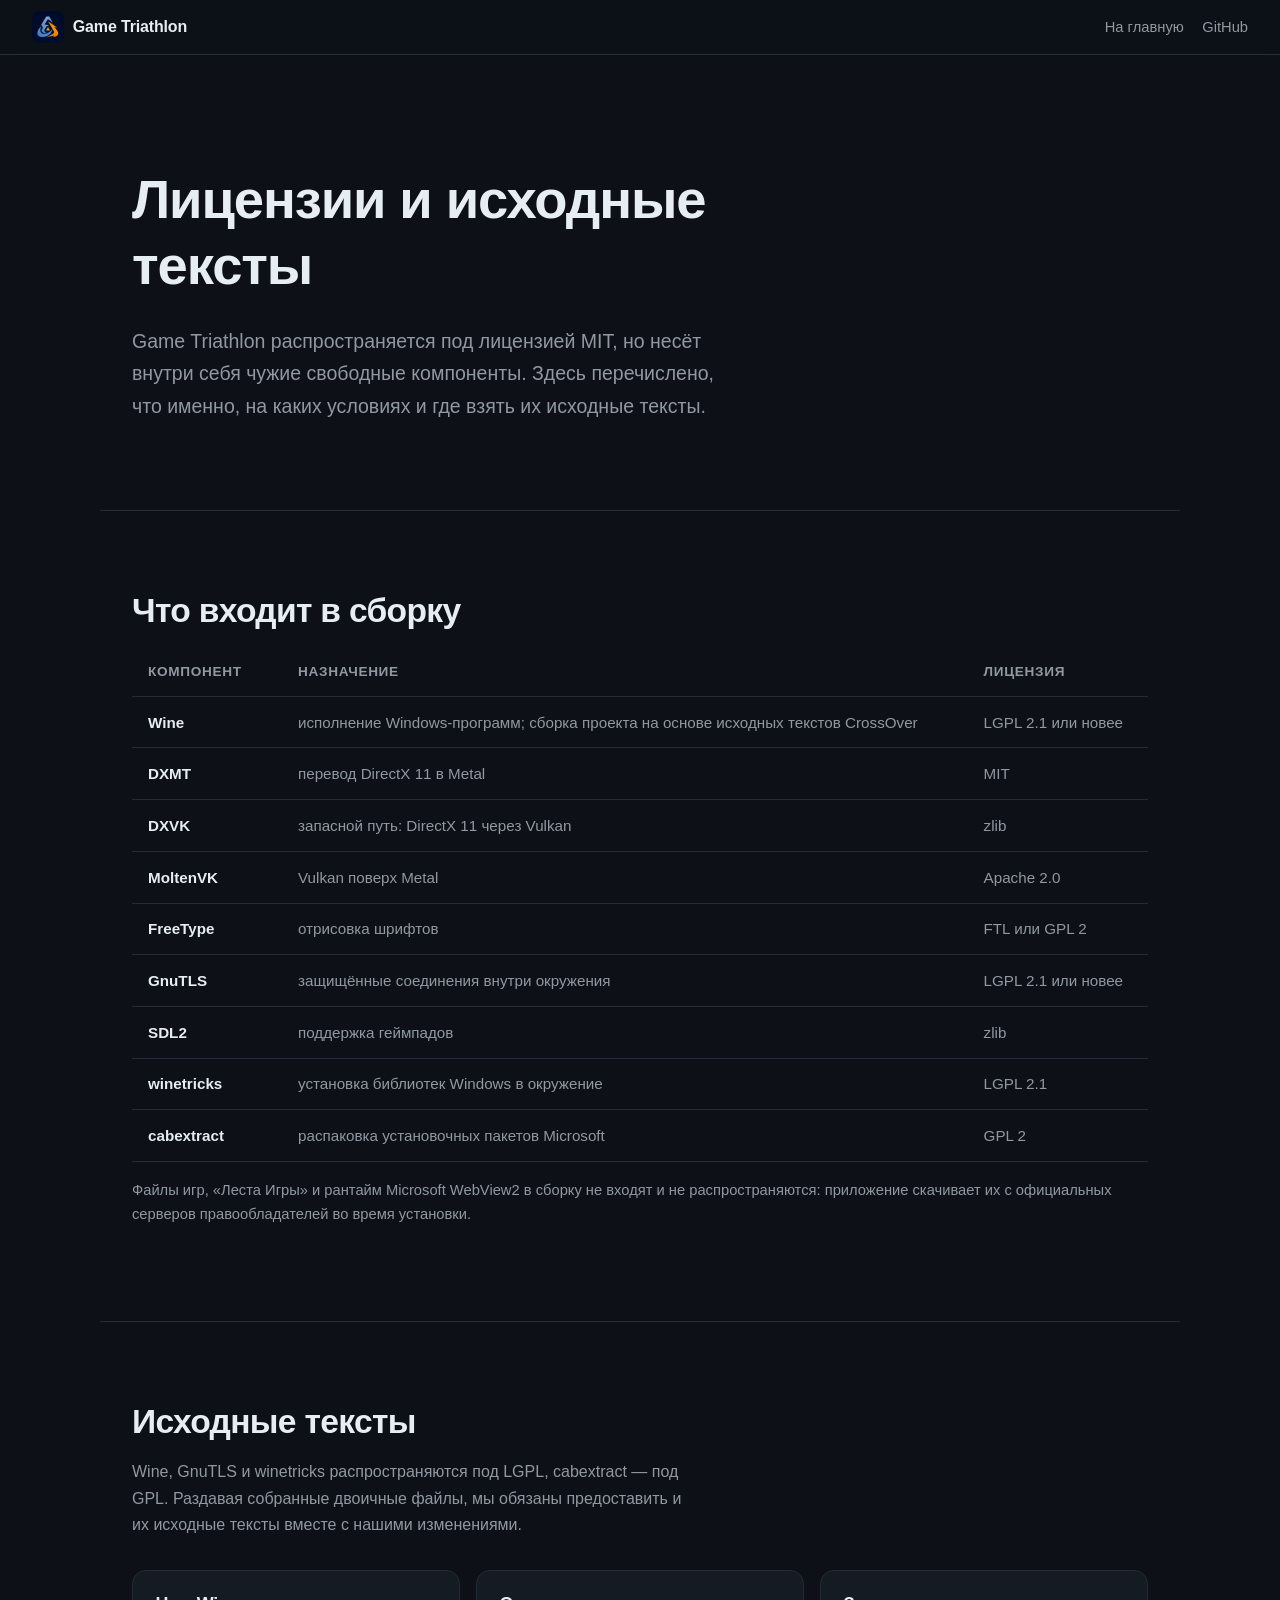
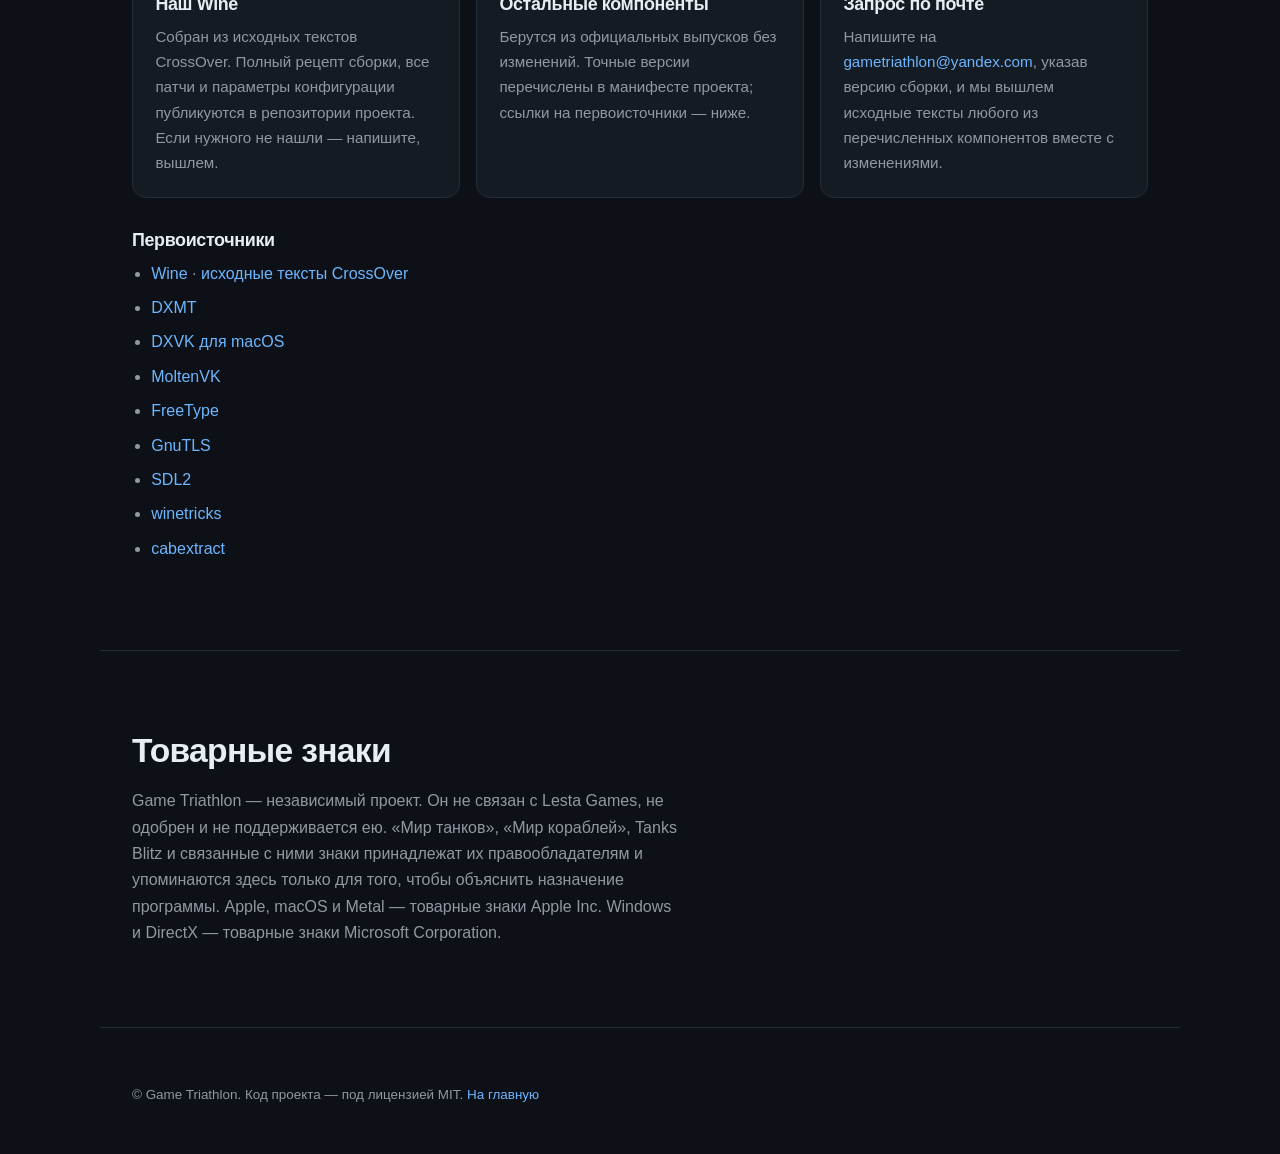
==== licenses.html @ d9e5b288 "Лендинг и страница лицензий Статическая страница без сборщика: три файла и иконка. Зависимостей нет," ====
<!doctype html>
<html lang="ru">
<head>
<meta charset="utf-8">
<meta name="viewport" content="width=device-width, initial-scale=1">
<title>Лицензии и исходные тексты — Game Triathlon</title>
<meta name="description" content="Что входит в сборку Game Triathlon, под какими лицензиями и где взять исходные тексты.">
<link rel="icon" href="assets/icon.png">
<link rel="stylesheet" href="styles.css">
</head>
<body>

<header class="top">
  <a class="brand" href="index.html">
    <img src="assets/icon.png" alt="" width="32" height="32">
    <span>Game Triathlon</span>
  </a>
  <nav>
    <a href="index.html">На главную</a>
    <a href="https://github.com/gametriathlon" rel="noopener">GitHub</a>
  </nav>
</header>

<main>

<section class="hero" style="text-align:left">
  <h1 style="margin-inline:0">Лицензии и исходные тексты</h1>
  <p class="lede" style="margin-inline:0">
    Game Triathlon распространяется под лицензией MIT, но несёт внутри себя чужие
    свободные компоненты. Здесь перечислено, что именно, на каких условиях
    и где взять их исходные тексты.
  </p>
</section>

<section class="section">
  <h2>Что входит в сборку</h2>
  <div class="table-wrap">
    <table>
      <thead>
        <tr><th>Компонент</th><th>Назначение</th><th>Лицензия</th></tr>
      </thead>
      <tbody>
        <tr>
          <th scope="row">Wine</th>
          <td>исполнение Windows-программ; сборка проекта на основе исходных текстов CrossOver</td>
          <td>LGPL 2.1 или новее</td>
        </tr>
        <tr>
          <th scope="row">DXMT</th>
          <td>перевод DirectX 11 в Metal</td>
          <td>MIT</td>
        </tr>
        <tr>
          <th scope="row">DXVK</th>
          <td>запасной путь: DirectX 11 через Vulkan</td>
          <td>zlib</td>
        </tr>
        <tr>
          <th scope="row">MoltenVK</th>
          <td>Vulkan поверх Metal</td>
          <td>Apache 2.0</td>
        </tr>
        <tr>
          <th scope="row">FreeType</th>
          <td>отрисовка шрифтов</td>
          <td>FTL или GPL 2</td>
        </tr>
        <tr>
          <th scope="row">GnuTLS</th>
          <td>защищённые соединения внутри окружения</td>
          <td>LGPL 2.1 или новее</td>
        </tr>
        <tr>
          <th scope="row">SDL2</th>
          <td>поддержка геймпадов</td>
          <td>zlib</td>
        </tr>
        <tr>
          <th scope="row">winetricks</th>
          <td>установка библиотек Windows в окружение</td>
          <td>LGPL 2.1</td>
        </tr>
        <tr>
          <th scope="row">cabextract</th>
          <td>распаковка установочных пакетов Microsoft</td>
          <td>GPL 2</td>
        </tr>
      </tbody>
    </table>
  </div>
  <p class="muted">
    Файлы игр, «Леста Игры» и рантайм Microsoft WebView2 в сборку не входят и не
    распространяются: приложение скачивает их с официальных серверов
    правообладателей во время установки.
  </p>
</section>

<section class="section">
  <h2>Исходные тексты</h2>
  <p class="section-lede">
    Wine, GnuTLS и winetricks распространяются под LGPL, cabextract — под GPL.
    Раздавая собранные двоичные файлы, мы обязаны предоставить и их исходные
    тексты вместе с нашими изменениями.
  </p>

  <div class="cards">
    <article class="card">
      <h3>Наш Wine</h3>
      <p>
        Собран из исходных текстов CrossOver. Полный рецепт сборки, все патчи и
        параметры конфигурации публикуются в репозитории проекта. Если нужного
        не нашли — напишите, вышлем.
      </p>
    </article>
    <article class="card">
      <h3>Остальные компоненты</h3>
      <p>
        Берутся из официальных выпусков без изменений. Точные версии перечислены
        в манифесте проекта; ссылки на первоисточники — ниже.
      </p>
    </article>
    <article class="card">
      <h3>Запрос по почте</h3>
      <p>
        Напишите на
        <a href="mailto:gametriathlon@yandex.com">gametriathlon@yandex.com</a>,
        указав версию сборки, и мы вышлем исходные тексты любого из перечисленных
        компонентов вместе с изменениями.
      </p>
    </article>
  </div>

  <h3 style="margin-top:2rem">Первоисточники</h3>
  <ul class="support-list" style="margin-bottom:0">
    <li><a href="https://gitlab.winehq.org/wine/wine" rel="noopener">Wine</a> · <a href="https://www.codeweavers.com/crossover/source" rel="noopener">исходные тексты CrossOver</a></li>
    <li><a href="https://github.com/3Shain/dxmt" rel="noopener">DXMT</a></li>
    <li><a href="https://github.com/Gcenx/DXVK-macOS" rel="noopener">DXVK для macOS</a></li>
    <li><a href="https://github.com/KhronosGroup/MoltenVK" rel="noopener">MoltenVK</a></li>
    <li><a href="https://freetype.org" rel="noopener">FreeType</a></li>
    <li><a href="https://www.gnutls.org" rel="noopener">GnuTLS</a></li>
    <li><a href="https://www.libsdl.org" rel="noopener">SDL2</a></li>
    <li><a href="https://github.com/Winetricks/winetricks" rel="noopener">winetricks</a></li>
    <li><a href="https://www.cabextract.org.uk" rel="noopener">cabextract</a></li>
  </ul>
</section>

<section class="section">
  <h2>Товарные знаки</h2>
  <p class="section-lede" style="margin-bottom:0">
    Game Triathlon — независимый проект. Он не связан с Lesta Games, не одобрен
    и не поддерживается ею. «Мир танков», «Мир кораблей», Tanks Blitz и связанные
    с ними знаки принадлежат их правообладателям и упоминаются здесь только для
    того, чтобы объяснить назначение программы. Apple, macOS и Metal — товарные
    знаки Apple Inc. Windows и DirectX — товарные знаки Microsoft Corporation.
  </p>
</section>

</main>

<footer class="foot">
  <p class="disclaimer" style="border:0;padding-top:0">
    © Game Triathlon. Код проекта — под лицензией MIT.
    <a href="index.html">На главную</a>
  </p>
</footer>

</body>
</html>
---- styles.css ----
/* Game Triathlon — лендинг.
   Один файл без сборщика: страница статическая, зависимостей нет.
   Тёмная тема одна и намеренно: инструмент для игр, светлый вариант
   выглядел бы канцелярски. */

:root {
  --bg:        #0d1117;
  --bg-raise:  #151b23;
  --bg-sunken: #0a0e14;
  --line:      #232c38;
  --text:      #e6edf3;
  --muted:     #9198a1;
  --accent:    #ff7a29;
  --accent-dk: #e0620f;
  --link:      #6cb6ff;
  --radius:    14px;
  --wrap:      1080px;
  --font: -apple-system, BlinkMacSystemFont, "Segoe UI", "Helvetica Neue", Arial, sans-serif;
  --mono: ui-monospace, SFMono-Regular, "SF Mono", Menlo, Consolas, monospace;
}

* { box-sizing: border-box; }

html { scroll-behavior: smooth; }
@media (prefers-reduced-motion: reduce) { html { scroll-behavior: auto; } }

body {
  margin: 0;
  background: var(--bg);
  color: var(--text);
  font: 16px/1.65 var(--font);
  -webkit-font-smoothing: antialiased;
}

h1, h2, h3, h4 { line-height: 1.2; margin: 0 0 .5em; letter-spacing: -0.02em; }
h1 { font-size: clamp(2rem, 5.2vw, 3.4rem); font-weight: 800; }
h2 { font-size: clamp(1.5rem, 3.2vw, 2.1rem); font-weight: 700; }
h3 { font-size: 1.12rem; font-weight: 650; }
p  { margin: 0 0 1em; }

a { color: var(--link); text-decoration: none; }
a:hover { text-decoration: underline; }

code {
  font: 0.9em/1.5 var(--mono);
  background: var(--bg-sunken);
  border: 1px solid var(--line);
  border-radius: 6px;
  padding: .1em .4em;
}
pre {
  background: var(--bg-sunken);
  border: 1px solid var(--line);
  border-radius: 10px;
  padding: .85rem 1rem;
  overflow-x: auto;
  margin: 0 0 1em;
}
pre code { background: none; border: 0; padding: 0; font-size: .88rem; }

.muted { color: var(--muted); font-size: .92rem; }

/* --- шапка --------------------------------------------------------- */

.top {
  position: sticky; top: 0; z-index: 10;
  display: flex; align-items: center; justify-content: space-between;
  gap: 1rem;
  padding: .7rem clamp(1rem, 4vw, 2rem);
  background: color-mix(in srgb, var(--bg) 88%, transparent);
  backdrop-filter: saturate(140%) blur(12px);
  border-bottom: 1px solid var(--line);
}
.brand {
  display: inline-flex; align-items: center; gap: .55rem;
  color: var(--text); font-weight: 700; letter-spacing: -0.01em;
}
.brand:hover { text-decoration: none; }
.brand img { border-radius: 7px; }
.top nav { display: flex; gap: 1.15rem; flex-wrap: wrap; }
.top nav a { color: var(--muted); font-size: .92rem; }
.top nav a:hover { color: var(--text); text-decoration: none; }
@media (max-width: 720px) { .top nav a:not(:last-child) { display: none; } }

/* --- общее для секций ---------------------------------------------- */

main { display: block; }

.section {
  max-width: var(--wrap);
  margin: 0 auto;
  padding: clamp(3rem, 7vw, 5rem) clamp(1rem, 4vw, 2rem);
  border-top: 1px solid var(--line);
}
.section-lede { color: var(--muted); max-width: 62ch; margin-bottom: 2rem; }

/* --- герой ---------------------------------------------------------- */

.hero {
  max-width: var(--wrap);
  margin: 0 auto;
  padding: clamp(3.5rem, 10vw, 7rem) clamp(1rem, 4vw, 2rem) clamp(2rem, 5vw, 3.5rem);
  text-align: center;
}
.hero h1 { max-width: 20ch; margin-inline: auto; }
.badge {
  display: inline-block;
  font-size: .78rem; letter-spacing: .08em; text-transform: uppercase;
  color: var(--accent);
  border: 1px solid color-mix(in srgb, var(--accent) 40%, transparent);
  background: color-mix(in srgb, var(--accent) 10%, transparent);
  border-radius: 999px;
  padding: .3rem .8rem;
  margin-bottom: 1.4rem;
}
.lede {
  font-size: clamp(1.02rem, 1.9vw, 1.22rem);
  color: var(--muted);
  max-width: 56ch;
  margin: 1.1rem auto 2rem;
}
.cta { display: flex; gap: .75rem; flex-wrap: wrap; justify-content: center; }
.section .cta { justify-content: flex-start; }
.cta-note { color: var(--muted); font-size: .88rem; margin-top: 1.3rem; }

.btn {
  display: inline-block;
  padding: .72rem 1.5rem;
  border-radius: 10px;
  font-weight: 600;
  border: 1px solid transparent;
  transition: background-color .15s ease, border-color .15s ease;
}
.btn:hover { text-decoration: none; }
.btn-primary { background: var(--accent); color: #1a0d02; }
.btn-primary:hover { background: var(--accent-dk); }
.btn-ghost { border-color: var(--line); color: var(--text); background: var(--bg-raise); }
.btn-ghost:hover { border-color: var(--muted); }

/* --- полоса «честно о стадии» --------------------------------------- */

.notice {
  max-width: var(--wrap);
  margin: 0 auto;
  padding: 1rem clamp(1rem, 4vw, 2rem);
}
.notice {
  font-size: .95rem;
  color: var(--muted);
}
.notice strong { color: var(--text); }

/* --- карточки «как это работает» ------------------------------------ */

.cards {
  display: grid;
  grid-template-columns: repeat(auto-fit, minmax(260px, 1fr));
  gap: 1rem;
}
.card {
  background: var(--bg-raise);
  border: 1px solid var(--line);
  border-radius: var(--radius);
  padding: 1.4rem;
}
.card p { margin: 0; color: var(--muted); font-size: .95rem; }
.card-num {
  width: 30px; height: 30px;
  display: grid; place-items: center;
  border-radius: 8px;
  background: color-mix(in srgb, var(--accent) 16%, transparent);
  color: var(--accent);
  font-weight: 700; font-size: .9rem;
  margin-bottom: .9rem;
}

details {
  border: 1px solid var(--line);
  border-radius: 10px;
  background: var(--bg-raise);
  padding: .9rem 1.1rem;
  margin-bottom: .6rem;
}
details[open] { background: var(--bg-sunken); }
summary { cursor: pointer; font-weight: 600; }
summary::-webkit-details-marker { color: var(--accent); }
details p { margin: .8rem 0 0; color: var(--muted); font-size: .95rem; }
details p:last-child { margin-bottom: 0; }
.deep { margin-top: 1.6rem; }

/* --- скриншоты ------------------------------------------------------ */

.shots {
  display: grid;
  grid-template-columns: repeat(auto-fit, minmax(250px, 1fr));
  gap: 1rem;
}
.shot { margin: 0; }
.shot-ph {
  aspect-ratio: 16 / 10;
  display: grid; place-items: center;
  border: 1px dashed var(--line);
  border-radius: var(--radius);
  background:
    repeating-linear-gradient(45deg,
      var(--bg-raise) 0 12px,
      var(--bg-sunken) 12px 24px);
  color: var(--muted);
  font-size: .9rem;
}
.shot figcaption { color: var(--muted); font-size: .88rem; margin-top: .6rem; }

/* --- скачать -------------------------------------------------------- */

.dl {
  display: grid;
  grid-template-columns: 1.3fr 1fr;
  gap: 1.25rem;
  align-items: start;
}
@media (max-width: 800px) { .dl { grid-template-columns: 1fr; } }

.dl-main, .dl-side {
  background: var(--bg-raise);
  border: 1px solid var(--line);
  border-radius: var(--radius);
  padding: 1.5rem;
}
.dl-main p, .dl-side p { color: var(--muted); font-size: .95rem; }
.dl-state {
  color: var(--text) !important;
  font-size: 1.05rem !important;
  font-weight: 650;
}
.dl-side h3 { margin-bottom: .6rem; }

.changelog-title { margin: 2.5rem 0 1rem; }
.changelog { list-style: none; margin: 0; padding: 0; }
.changelog li {
  display: grid;
  grid-template-columns: 150px 1fr;
  gap: 1rem;
  padding: 1.1rem 0;
  border-top: 1px solid var(--line);
}
@media (max-width: 640px) { .changelog li { grid-template-columns: 1fr; gap: .35rem; } }
.ver { color: var(--muted); font-family: var(--mono); font-size: .85rem; padding-top: .15rem; }
.changelog p { margin: 0 0 .5rem; }
.changelog ul { margin: 0; padding-left: 1.15rem; color: var(--muted); font-size: .94rem; }

/* --- требования ----------------------------------------------------- */

.table-wrap { overflow-x: auto; margin-bottom: 1rem; }
table { border-collapse: collapse; width: 100%; min-width: 460px; }
th, td {
  text-align: left;
  padding: .8rem 1rem;
  border-bottom: 1px solid var(--line);
  font-size: .95rem;
}
thead th { color: var(--muted); font-weight: 600; font-size: .85rem; text-transform: uppercase; letter-spacing: .05em; }
tbody th { font-weight: 600; color: var(--text); width: 150px; }
tbody td { color: var(--muted); }

/* --- поддержка ------------------------------------------------------ */

.support { border-top: 1px solid var(--line); }
.support-inner {
  background: linear-gradient(180deg,
    color-mix(in srgb, var(--accent) 8%, var(--bg-raise)),
    var(--bg-raise));
  border: 1px solid color-mix(in srgb, var(--accent) 25%, var(--line));
  border-radius: var(--radius);
  padding: clamp(1.5rem, 4vw, 2.5rem);
}
.support-inner > p { color: var(--muted); max-width: 62ch; }
.support-list { margin: 0 0 1.6rem; padding-left: 1.2rem; color: var(--muted); }
.support-list li { margin-bottom: .5rem; }
.support-list strong { color: var(--text); }

/* --- подвал --------------------------------------------------------- */

.foot {
  border-top: 1px solid var(--line);
  padding: clamp(2.5rem, 5vw, 3.5rem) clamp(1rem, 4vw, 2rem) 3rem;
  max-width: var(--wrap);
  margin: 0 auto;
}
.foot-cols {
  display: grid;
  grid-template-columns: repeat(auto-fit, minmax(180px, 1fr));
  gap: 1.5rem;
  margin-bottom: 2rem;
}
.foot h4 { color: var(--muted); font-size: .8rem; text-transform: uppercase; letter-spacing: .06em; margin-bottom: .7rem; }
.foot-cols a { display: block; margin-bottom: .35rem; font-size: .94rem; }
.disclaimer {
  color: var(--muted);
  font-size: .84rem;
  max-width: 72ch;
  margin: 0;
  padding-top: 1.5rem;
  border-top: 1px solid var(--line);
}
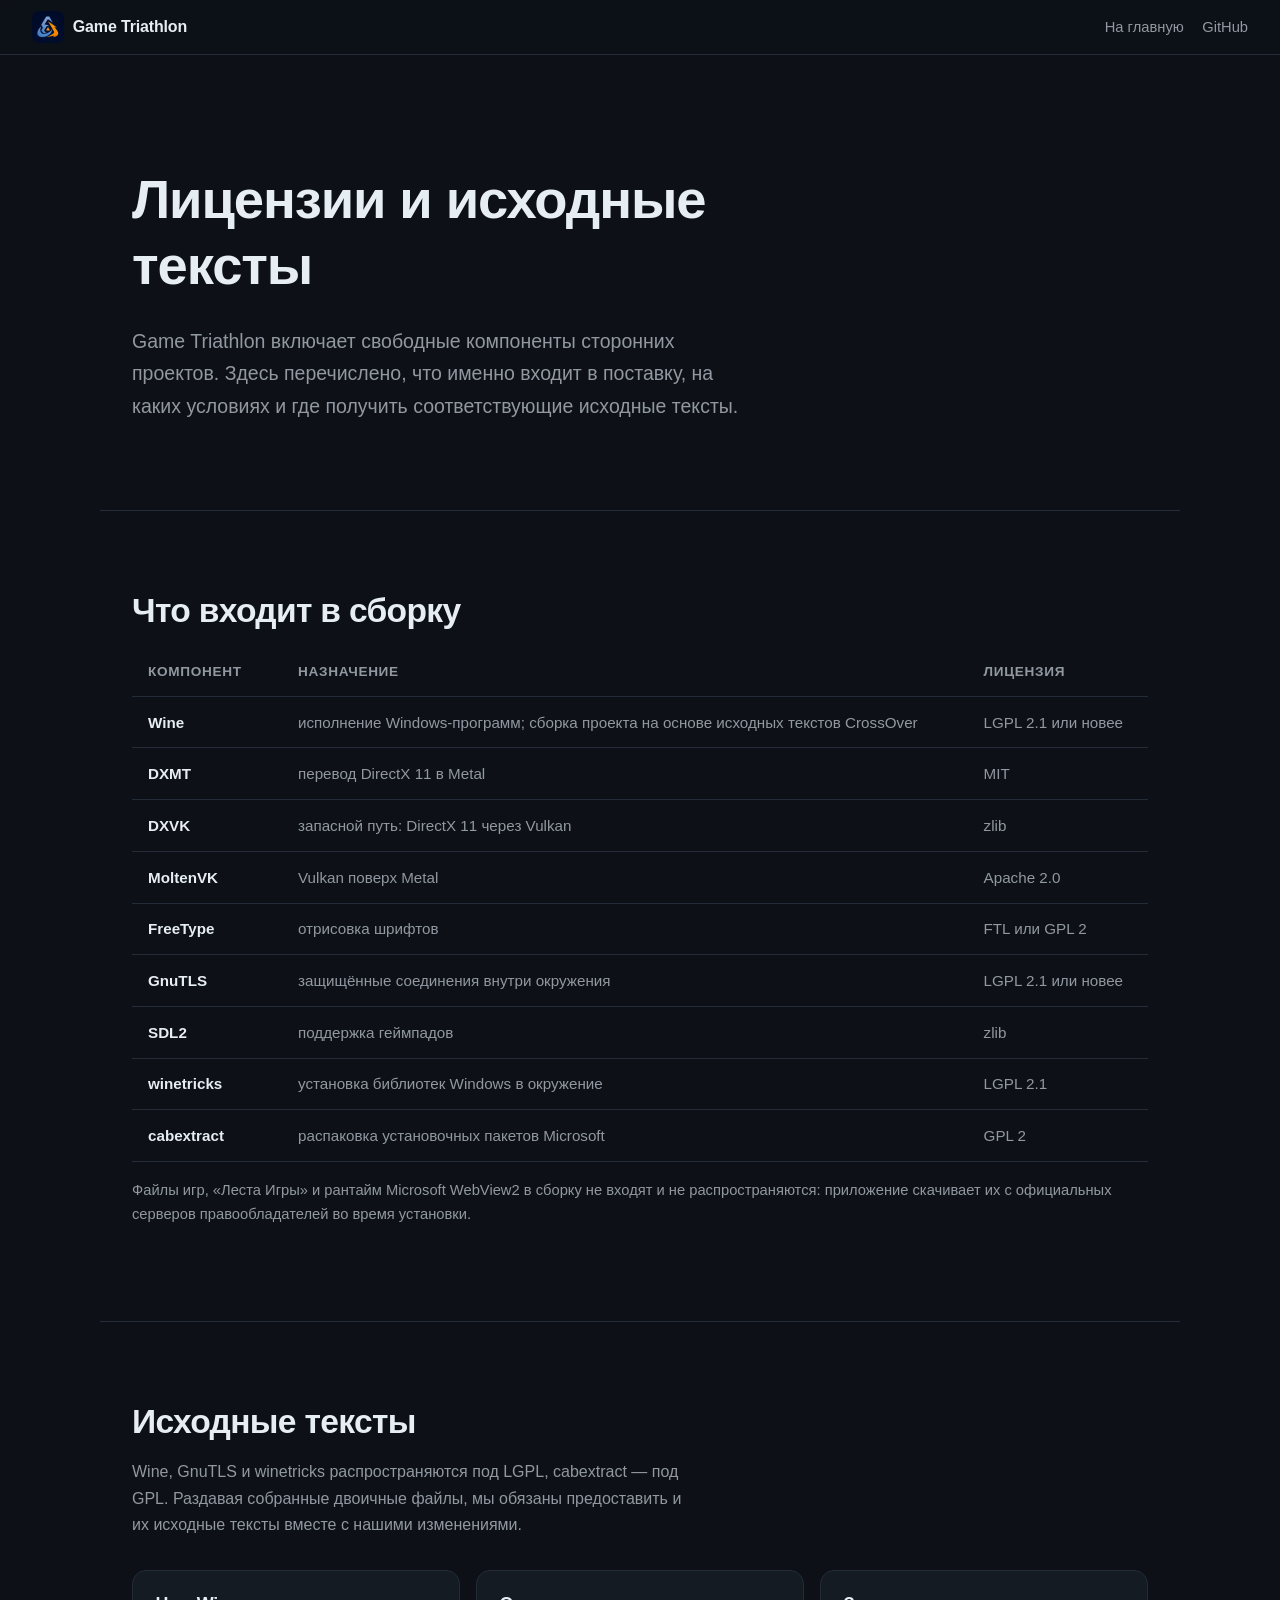
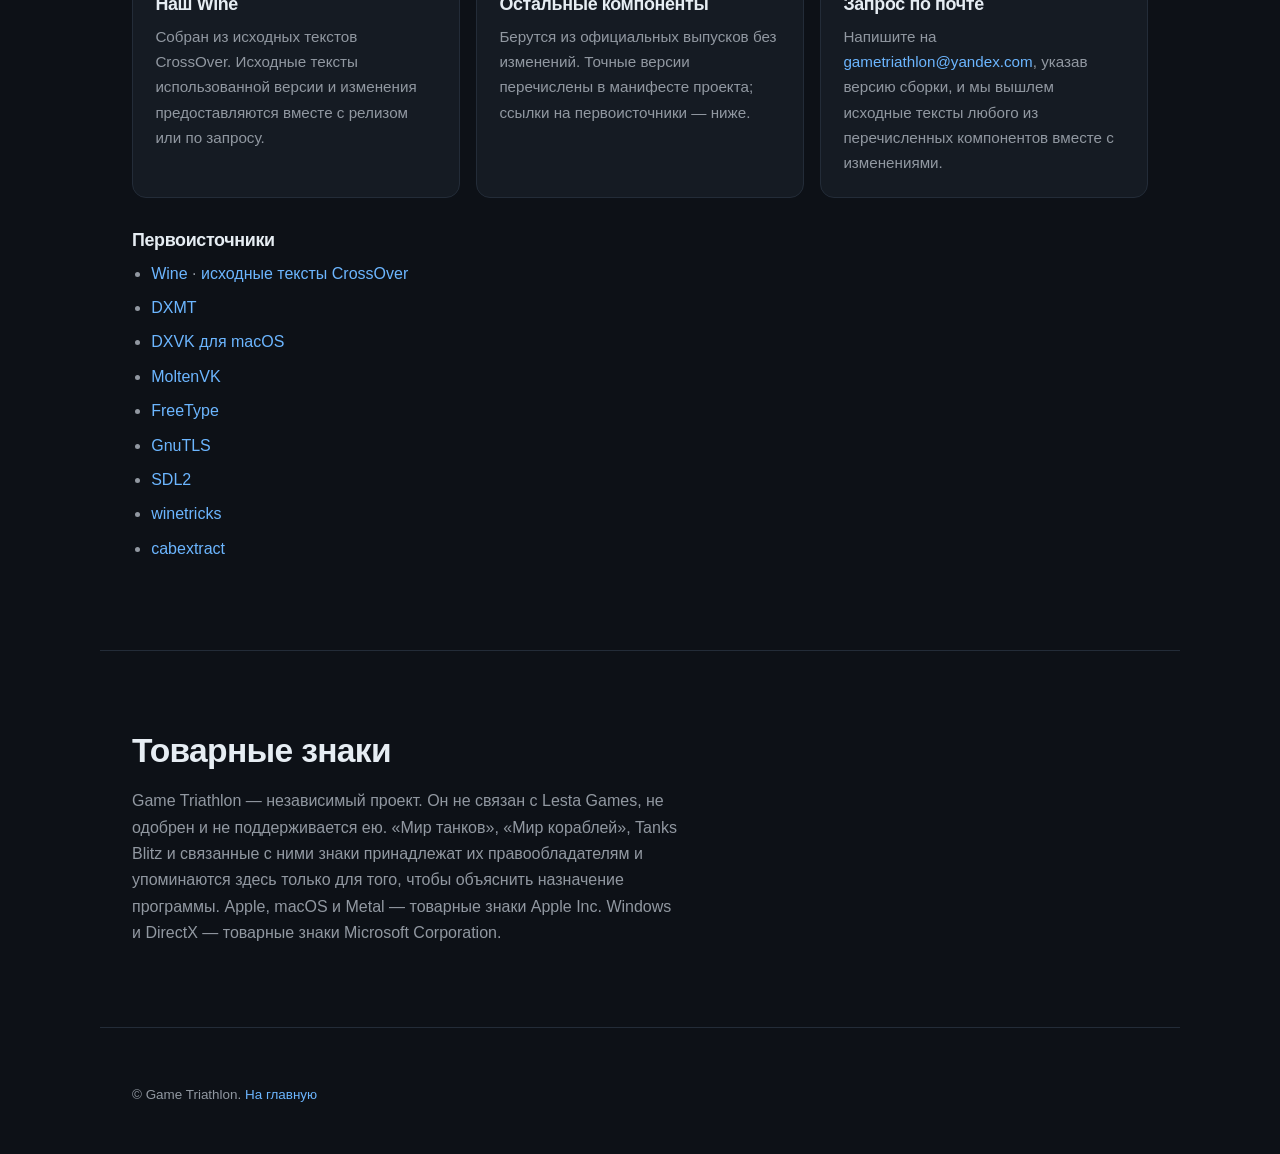
==== commit a68a42f2: "feat: redesign public Game Triathlon landing" ====
--- a/licenses.html
+++ b/licenses.html
@@ -5,14 +5,15 @@
 <meta name="viewport" content="width=device-width, initial-scale=1">
 <title>Лицензии и исходные тексты — Game Triathlon</title>
 <meta name="description" content="Что входит в сборку Game Triathlon, под какими лицензиями и где взять исходные тексты.">
-<link rel="icon" href="assets/icon.png">
+<meta name="theme-color" content="#07131f">
+<link rel="icon" href="assets/images/app-icon.png">
 <link rel="stylesheet" href="styles.css">
 </head>
 <body>
 
 <header class="top">
   <a class="brand" href="index.html">
-    <img src="assets/icon.png" alt="" width="32" height="32">
+    <img src="assets/images/app-icon.png" alt="" width="32" height="32">
     <span>Game Triathlon</span>
   </a>
   <nav>
@@ -26,9 +27,9 @@
 <section class="hero" style="text-align:left">
   <h1 style="margin-inline:0">Лицензии и исходные тексты</h1>
   <p class="lede" style="margin-inline:0">
-    Game Triathlon распространяется под лицензией MIT, но несёт внутри себя чужие
-    свободные компоненты. Здесь перечислено, что именно, на каких условиях
-    и где взять их исходные тексты.
+    Game Triathlon включает свободные компоненты сторонних проектов. Здесь
+    перечислено, что именно входит в поставку, на каких условиях и где получить
+    соответствующие исходные тексты.
   </p>
 </section>
 
@@ -107,9 +108,8 @@
     <article class="card">
       <h3>Наш Wine</h3>
       <p>
-        Собран из исходных текстов CrossOver. Полный рецепт сборки, все патчи и
-        параметры конфигурации публикуются в репозитории проекта. Если нужного
-        не нашли — напишите, вышлем.
+        Собран из исходных текстов CrossOver. Исходные тексты использованной
+        версии и изменения предоставляются вместе с релизом или по запросу.
       </p>
     </article>
     <article class="card">
@@ -159,7 +159,7 @@
 
 <footer class="foot">
   <p class="disclaimer" style="border:0;padding-top:0">
-    © Game Triathlon. Код проекта — под лицензией MIT.
+    © Game Triathlon.
     <a href="index.html">На главную</a>
   </p>
 </footer>
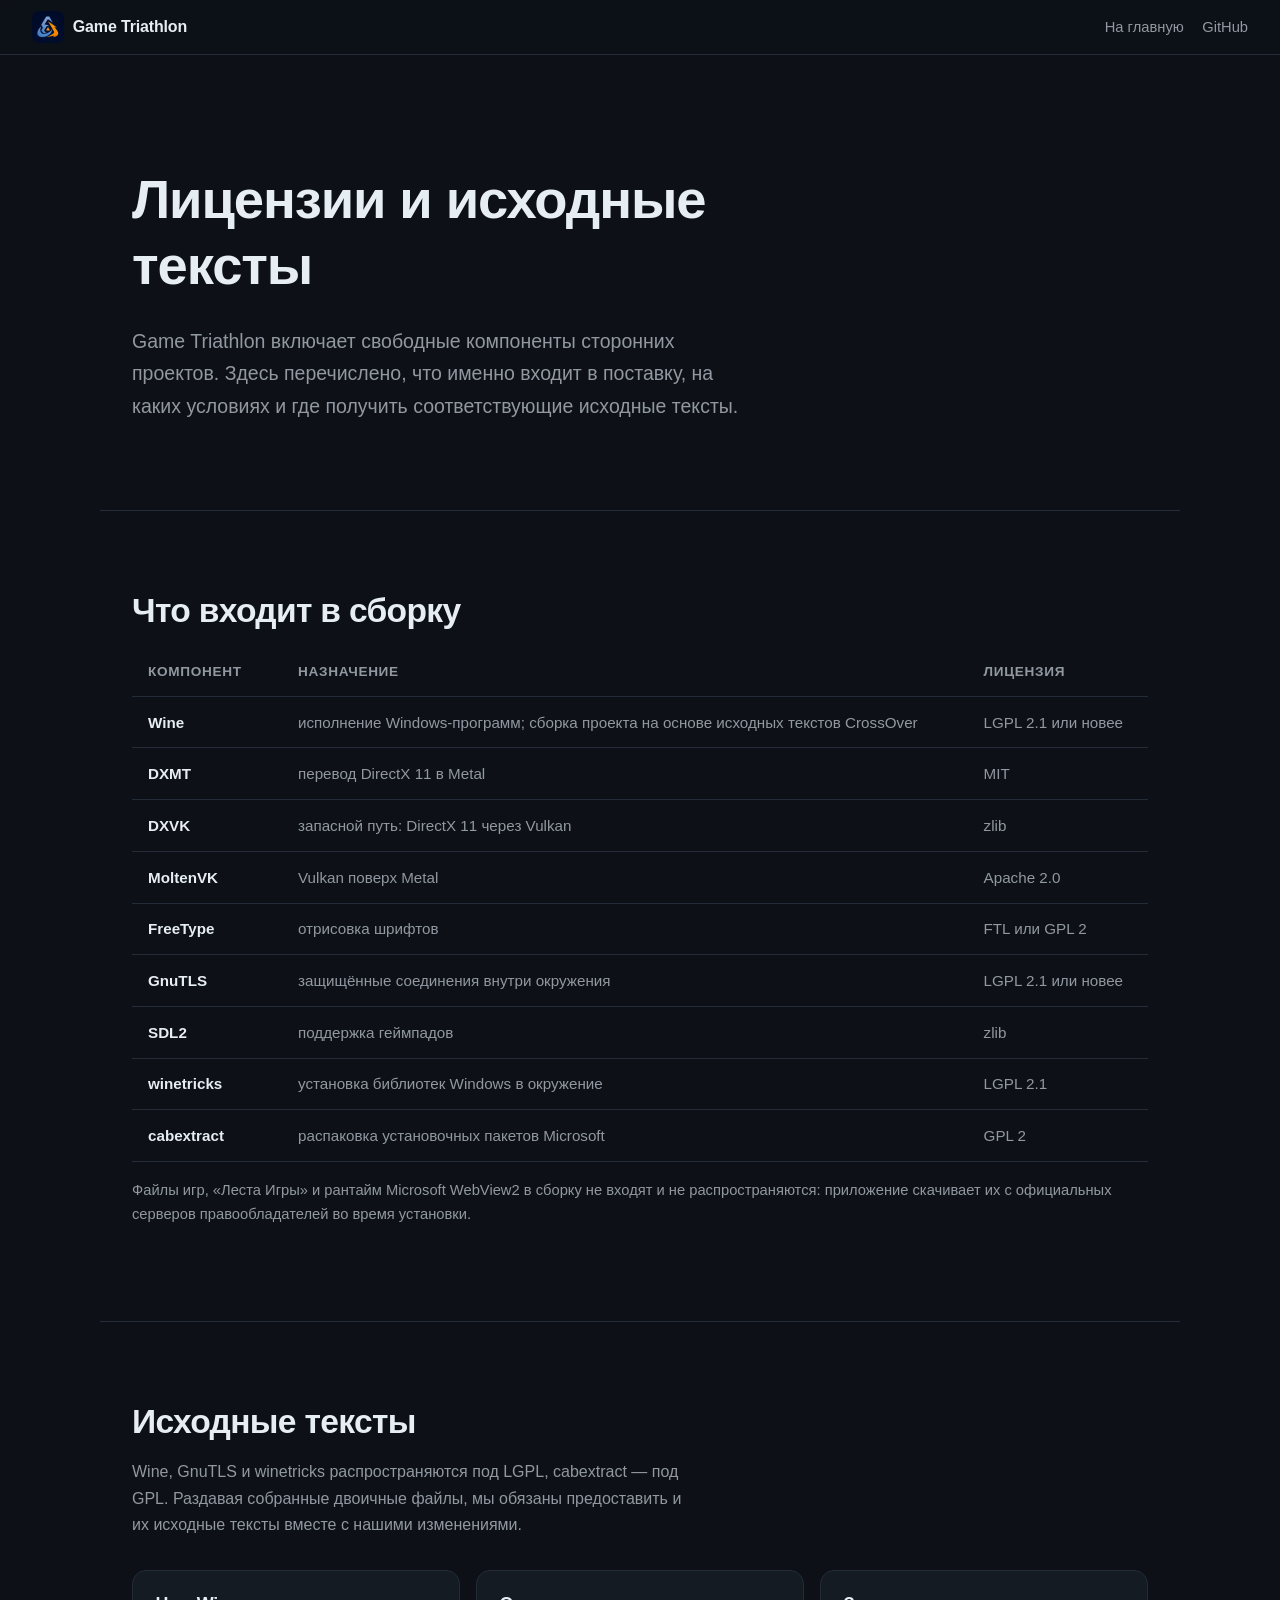
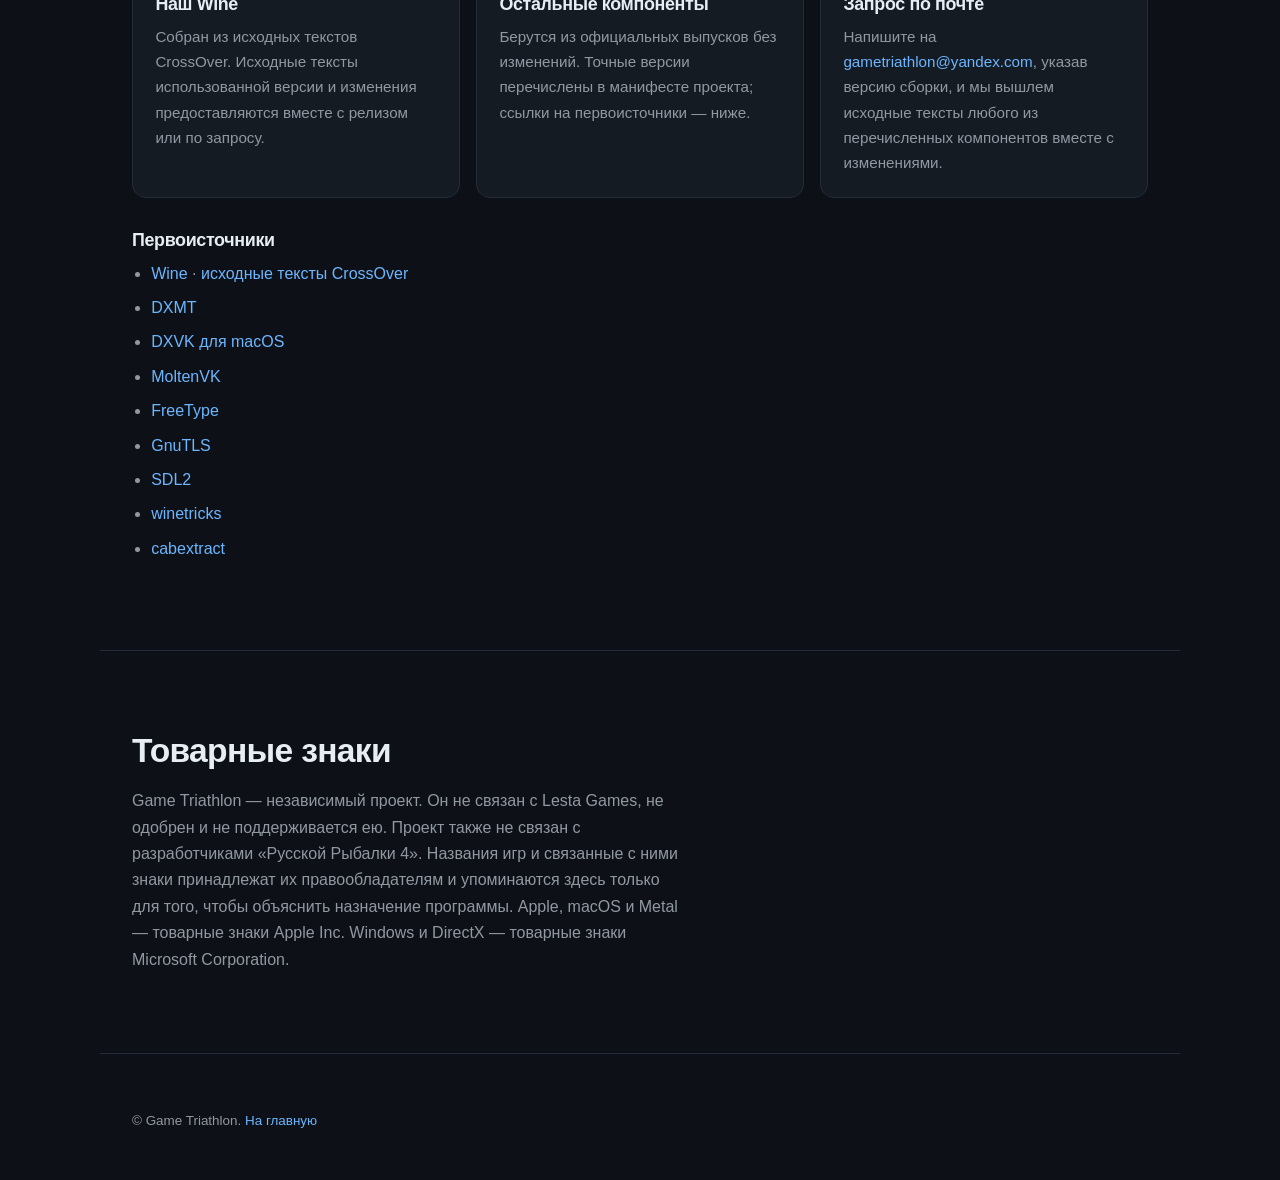
==== commit 83b1b32c: "feat: publish Russian Fishing 4 and v0.2.0" ====
--- a/licenses.html
+++ b/licenses.html
@@ -148,10 +148,11 @@
   <h2>Товарные знаки</h2>
   <p class="section-lede" style="margin-bottom:0">
     Game Triathlon — независимый проект. Он не связан с Lesta Games, не одобрен
-    и не поддерживается ею. «Мир танков», «Мир кораблей», Tanks Blitz и связанные
-    с ними знаки принадлежат их правообладателям и упоминаются здесь только для
-    того, чтобы объяснить назначение программы. Apple, macOS и Metal — товарные
-    знаки Apple Inc. Windows и DirectX — товарные знаки Microsoft Corporation.
+    и не поддерживается ею. Проект также не связан с разработчиками «Русской
+    Рыбалки 4». Названия игр и связанные с ними знаки принадлежат их
+    правообладателям и упоминаются здесь только для того, чтобы объяснить
+    назначение программы. Apple, macOS и Metal — товарные знаки Apple Inc.
+    Windows и DirectX — товарные знаки Microsoft Corporation.
   </p>
 </section>
 
